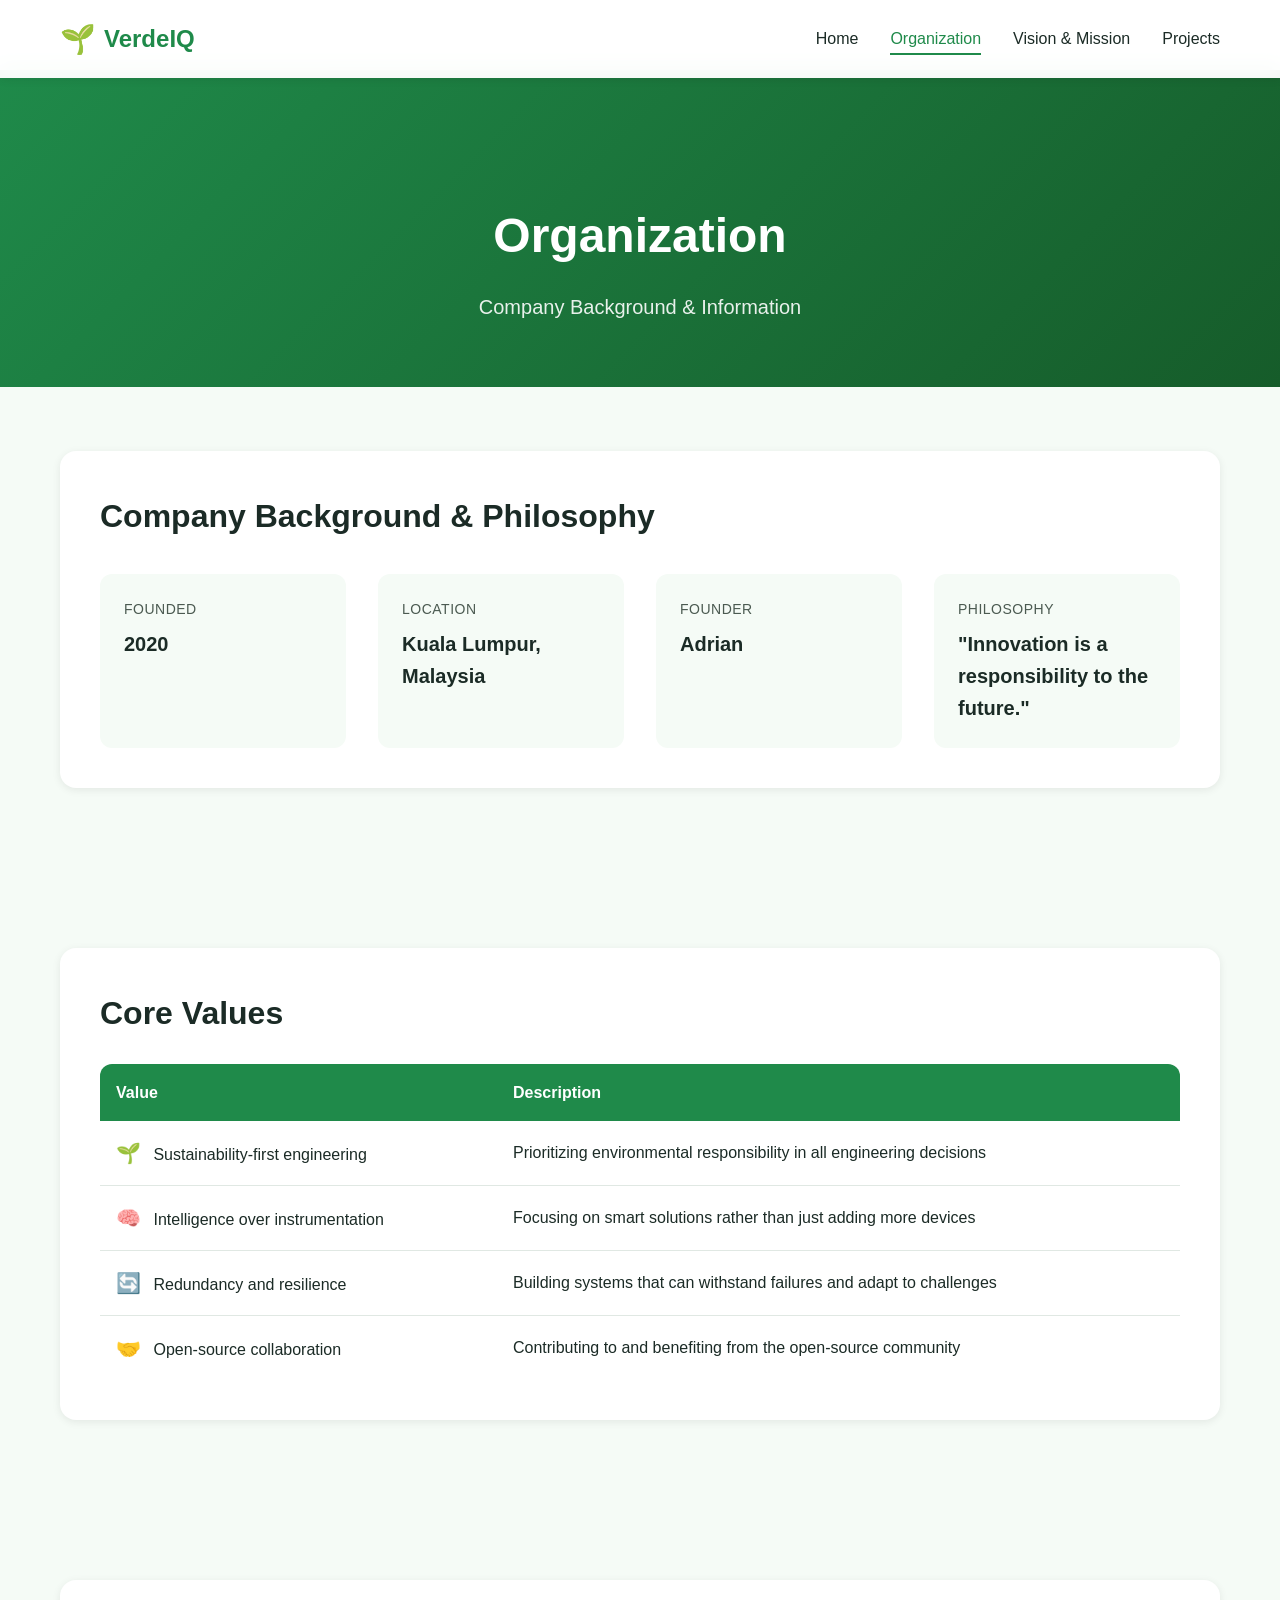
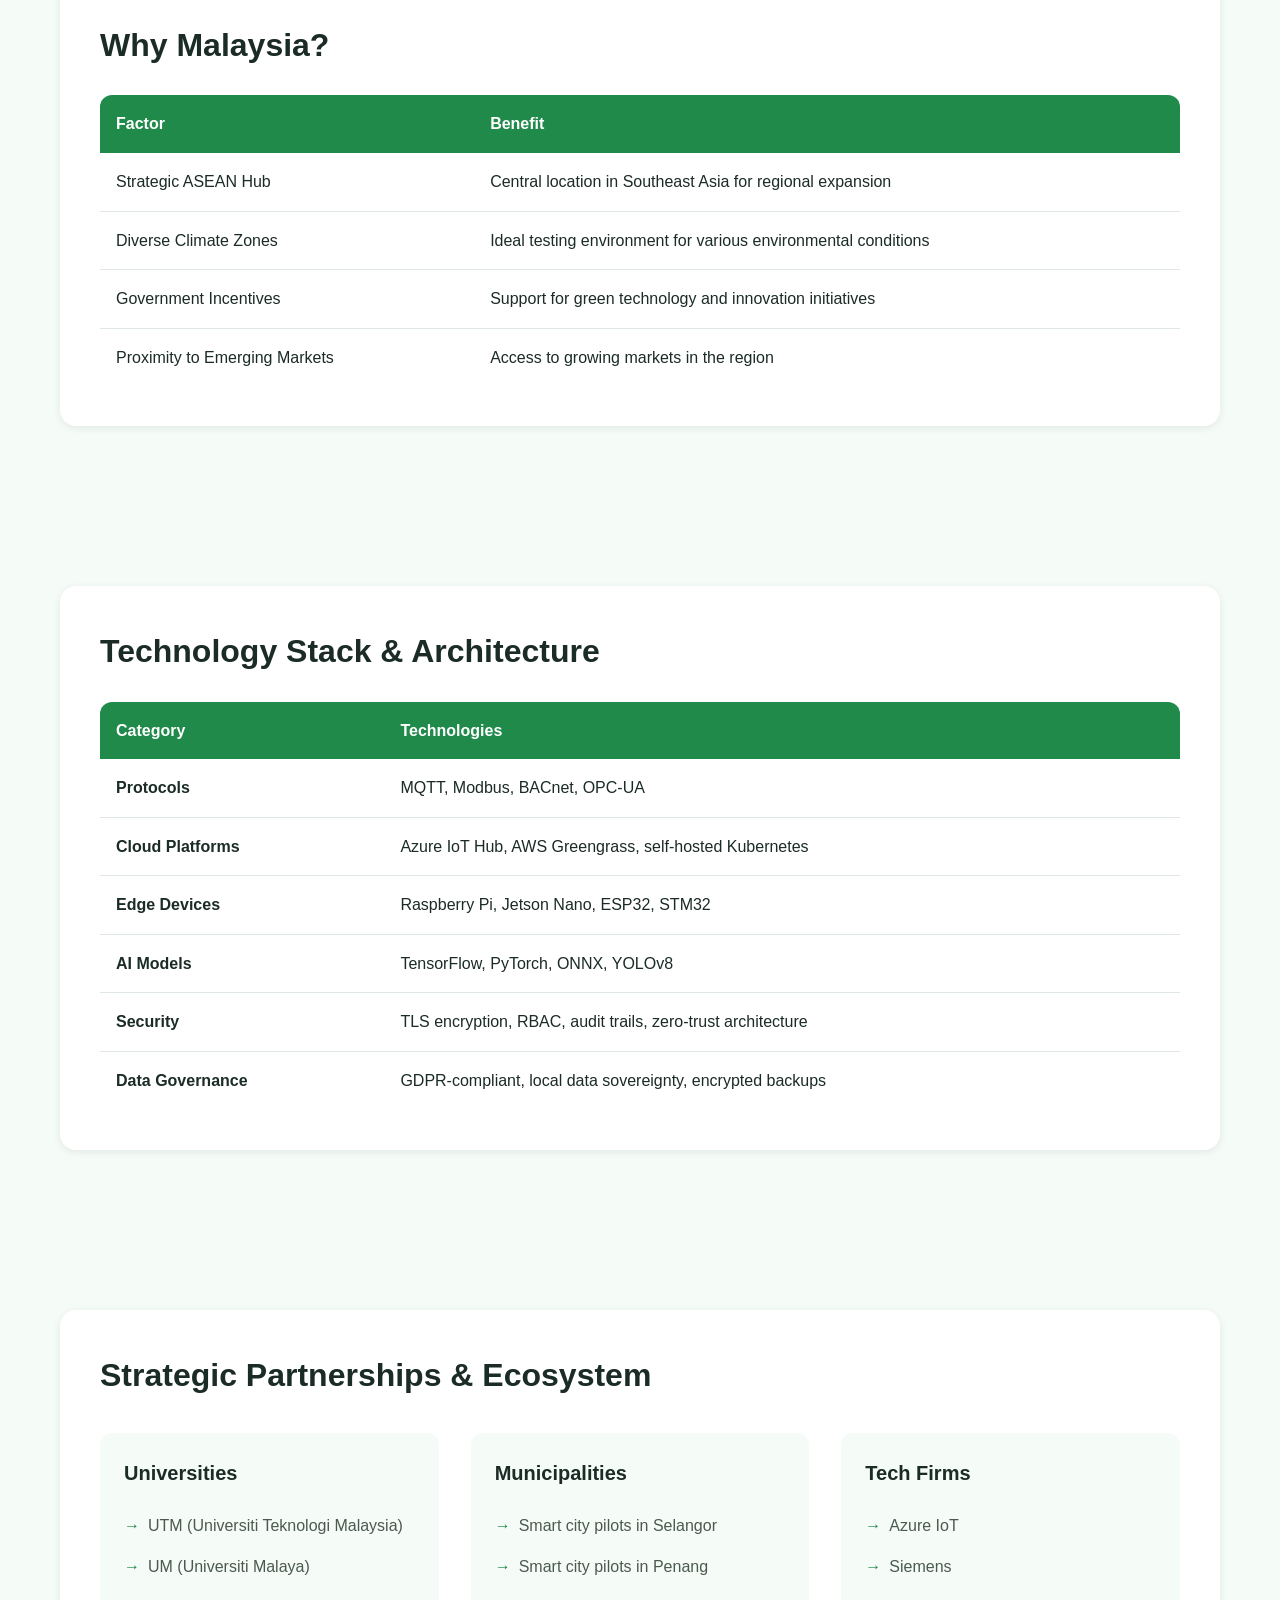
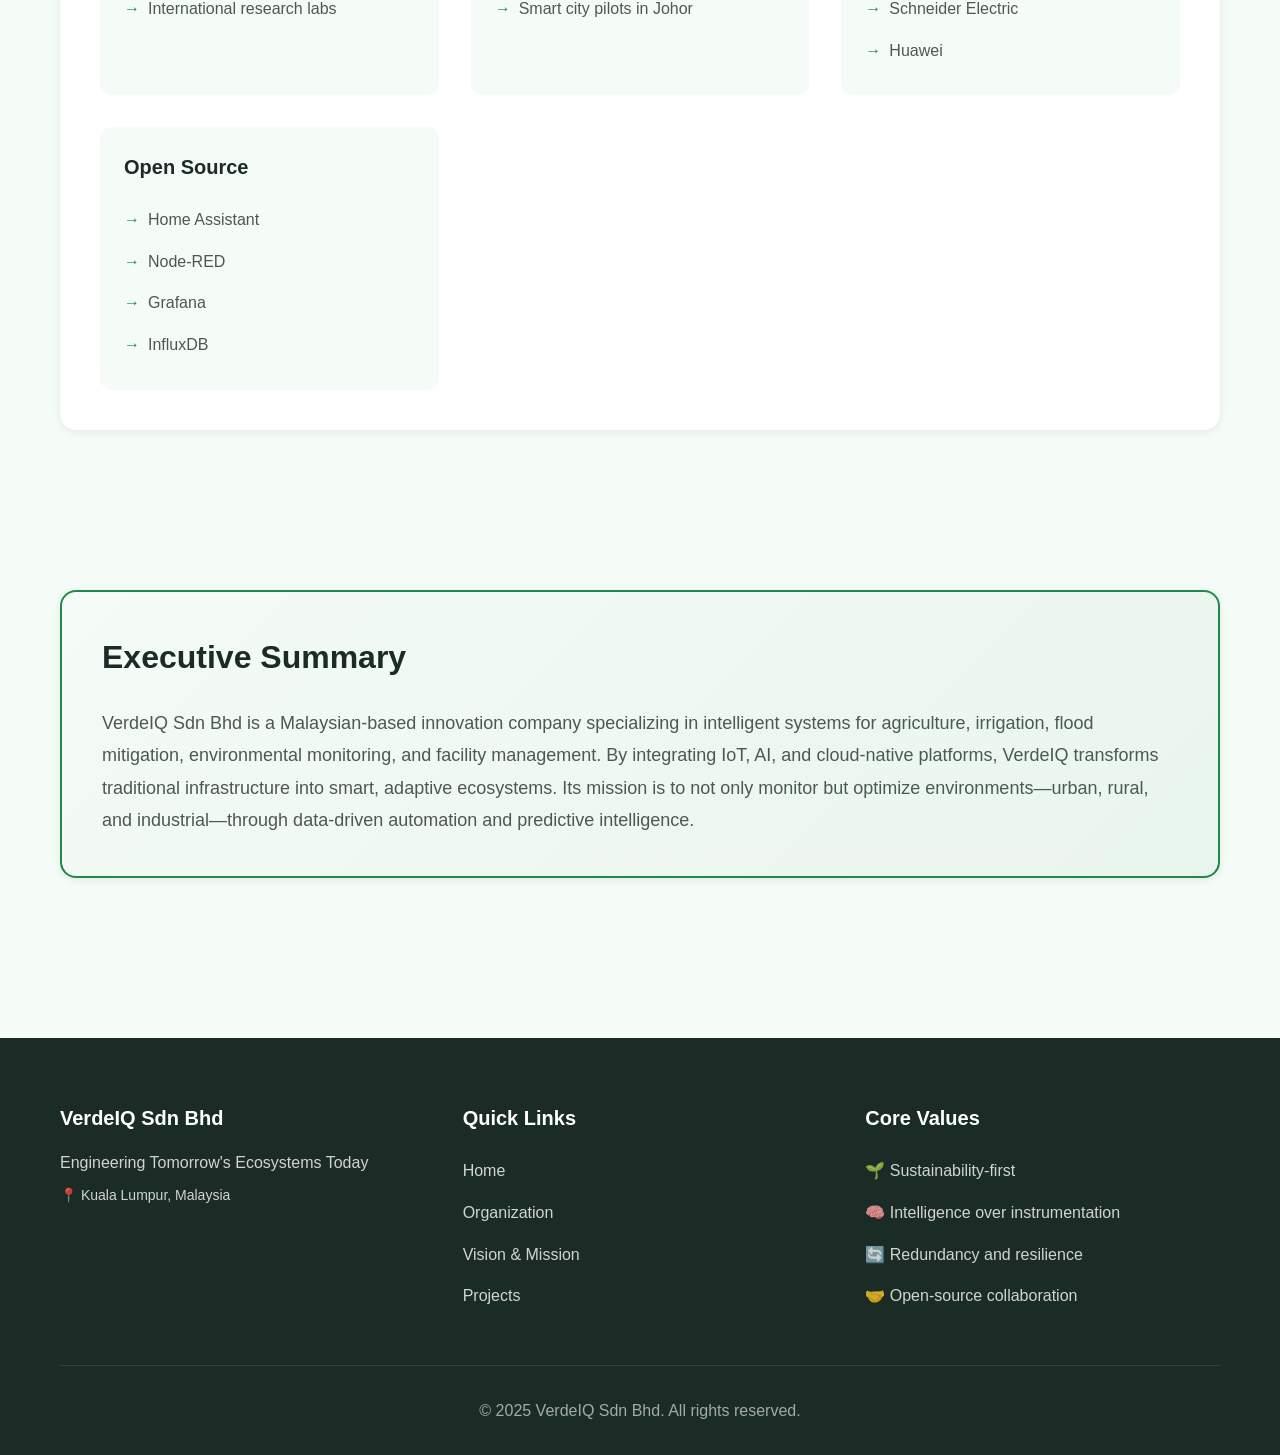
==== about.html @ b2cda128 "first commit" ====
<!DOCTYPE html>
<html lang="en">
<head>
    <meta charset="UTF-8">
    <meta name="viewport" content="width=device-width, initial-scale=1.0">
    <title>Organization - VerdeIQ Sdn Bhd</title>
    <meta name="description" content="Learn about VerdeIQ Sdn Bhd organization, background, and company information.">
    <link rel="stylesheet" href="styles.css">
</head>
<body>
    <!-- Navigation -->
    <nav class="navbar" id="navbar">
        <div class="container">
            <div class="nav-brand">
                <span class="logo-icon">🌱</span>
                <span class="logo-text">VerdeIQ</span>
            </div>
            <ul class="nav-menu" id="navMenu">
                <li><a href="index.html" class="nav-link">Home</a></li>
                <li><a href="about.html" class="nav-link active">Organization</a></li>
                <li><a href="vision-mission.html" class="nav-link">Vision & Mission</a></li>
                <li><a href="projects.html" class="nav-link">Projects</a></li>
            </ul>
            <button class="nav-toggle" id="navToggle" aria-label="Toggle navigation">
                <span></span>
                <span></span>
                <span></span>
            </button>
        </div>
    </nav>

    <!-- Page Header -->
    <section class="page-header">
        <div class="container">
            <h1 class="page-title">Organization</h1>
            <p class="page-subtitle">Company Background & Information</p>
        </div>
    </section>

    <!-- Company Background -->
    <section class="content-section">
        <div class="container">
            <div class="content-card">
                <h2>Company Background & Philosophy</h2>
                <div class="info-grid">
                    <div class="info-item">
                        <div class="info-label">Founded</div>
                        <div class="info-value">2020</div>
                    </div>
                    <div class="info-item">
                        <div class="info-label">Location</div>
                        <div class="info-value">Kuala Lumpur, Malaysia</div>
                    </div>
                    <div class="info-item">
                        <div class="info-label">Founder</div>
                        <div class="info-value">Adrian</div>
                    </div>
                    <div class="info-item">
                        <div class="info-label">Philosophy</div>
                        <div class="info-value">"Innovation is a responsibility to the future."</div>
                    </div>
                </div>
            </div>
        </div>
    </section>

    <!-- Core Values Table -->
    <section class="content-section">
        <div class="container">
            <div class="content-card">
                <h2>Core Values</h2>
                <div class="table-responsive">
                    <table class="data-table">
                        <thead>
                            <tr>
                                <th>Value</th>
                                <th>Description</th>
                            </tr>
                        </thead>
                        <tbody>
                            <tr>
                                <td><span class="value-icon">🌱</span> Sustainability-first engineering</td>
                                <td>Prioritizing environmental responsibility in all engineering decisions</td>
                            </tr>
                            <tr>
                                <td><span class="value-icon">🧠</span> Intelligence over instrumentation</td>
                                <td>Focusing on smart solutions rather than just adding more devices</td>
                            </tr>
                            <tr>
                                <td><span class="value-icon">🔄</span> Redundancy and resilience</td>
                                <td>Building systems that can withstand failures and adapt to challenges</td>
                            </tr>
                            <tr>
                                <td><span class="value-icon">🤝</span> Open-source collaboration</td>
                                <td>Contributing to and benefiting from the open-source community</td>
                            </tr>
                        </tbody>
                    </table>
                </div>
            </div>
        </div>
    </section>

    <!-- Why Malaysia -->
    <section class="content-section">
        <div class="container">
            <div class="content-card">
                <h2>Why Malaysia?</h2>
                <div class="table-responsive">
                    <table class="data-table">
                        <thead>
                            <tr>
                                <th>Factor</th>
                                <th>Benefit</th>
                            </tr>
                        </thead>
                        <tbody>
                            <tr>
                                <td>Strategic ASEAN Hub</td>
                                <td>Central location in Southeast Asia for regional expansion</td>
                            </tr>
                            <tr>
                                <td>Diverse Climate Zones</td>
                                <td>Ideal testing environment for various environmental conditions</td>
                            </tr>
                            <tr>
                                <td>Government Incentives</td>
                                <td>Support for green technology and innovation initiatives</td>
                            </tr>
                            <tr>
                                <td>Proximity to Emerging Markets</td>
                                <td>Access to growing markets in the region</td>
                            </tr>
                        </tbody>
                    </table>
                </div>
            </div>
        </div>
    </section>

    <!-- Technology Stack Table -->
    <section class="content-section">
        <div class="container">
            <div class="content-card">
                <h2>Technology Stack & Architecture</h2>
                <div class="table-responsive">
                    <table class="data-table">
                        <thead>
                            <tr>
                                <th>Category</th>
                                <th>Technologies</th>
                            </tr>
                        </thead>
                        <tbody>
                            <tr>
                                <td><strong>Protocols</strong></td>
                                <td>MQTT, Modbus, BACnet, OPC-UA</td>
                            </tr>
                            <tr>
                                <td><strong>Cloud Platforms</strong></td>
                                <td>Azure IoT Hub, AWS Greengrass, self-hosted Kubernetes</td>
                            </tr>
                            <tr>
                                <td><strong>Edge Devices</strong></td>
                                <td>Raspberry Pi, Jetson Nano, ESP32, STM32</td>
                            </tr>
                            <tr>
                                <td><strong>AI Models</strong></td>
                                <td>TensorFlow, PyTorch, ONNX, YOLOv8</td>
                            </tr>
                            <tr>
                                <td><strong>Security</strong></td>
                                <td>TLS encryption, RBAC, audit trails, zero-trust architecture</td>
                            </tr>
                            <tr>
                                <td><strong>Data Governance</strong></td>
                                <td>GDPR-compliant, local data sovereignty, encrypted backups</td>
                            </tr>
                        </tbody>
                    </table>
                </div>
            </div>
        </div>
    </section>

    <!-- Strategic Partnerships -->
    <section class="content-section">
        <div class="container">
            <div class="content-card">
                <h2>Strategic Partnerships & Ecosystem</h2>
                <div class="partners-grid">
                    <div class="partner-category">
                        <h3>Universities</h3>
                        <ul>
                            <li>UTM (Universiti Teknologi Malaysia)</li>
                            <li>UM (Universiti Malaya)</li>
                            <li>International research labs</li>
                        </ul>
                    </div>
                    <div class="partner-category">
                        <h3>Municipalities</h3>
                        <ul>
                            <li>Smart city pilots in Selangor</li>
                            <li>Smart city pilots in Penang</li>
                            <li>Smart city pilots in Johor</li>
                        </ul>
                    </div>
                    <div class="partner-category">
                        <h3>Tech Firms</h3>
                        <ul>
                            <li>Azure IoT</li>
                            <li>Siemens</li>
                            <li>Schneider Electric</li>
                            <li>Huawei</li>
                        </ul>
                    </div>
                    <div class="partner-category">
                        <h3>Open Source</h3>
                        <ul>
                            <li>Home Assistant</li>
                            <li>Node-RED</li>
                            <li>Grafana</li>
                            <li>InfluxDB</li>
                        </ul>
                    </div>
                </div>
            </div>
        </div>
    </section>

    <!-- Executive Summary -->
    <section class="content-section">
        <div class="container">
            <div class="content-card highlight-card">
                <h2>Executive Summary</h2>
                <p class="lead-text">
                    VerdeIQ Sdn Bhd is a Malaysian-based innovation company specializing in intelligent systems for agriculture, irrigation, flood mitigation, environmental monitoring, and facility management. By integrating IoT, AI, and cloud-native platforms, VerdeIQ transforms traditional infrastructure into smart, adaptive ecosystems. Its mission is to not only monitor but optimize environments—urban, rural, and industrial—through data-driven automation and predictive intelligence.
                </p>
            </div>
        </div>
    </section>

    <!-- Footer -->
    <footer class="footer">
        <div class="container">
            <div class="footer-content">
                <div class="footer-section">
                    <h4>VerdeIQ Sdn Bhd</h4>
                    <p>Engineering Tomorrow's Ecosystems Today</p>
                    <p class="footer-location">📍 Kuala Lumpur, Malaysia</p>
                </div>
                <div class="footer-section">
                    <h4>Quick Links</h4>
                    <ul>
                        <li><a href="index.html">Home</a></li>
                        <li><a href="about.html">Organization</a></li>
                        <li><a href="vision-mission.html">Vision & Mission</a></li>
                        <li><a href="projects.html">Projects</a></li>
                    </ul>
                </div>
                <div class="footer-section">
                    <h4>Core Values</h4>
                    <ul>
                        <li>🌱 Sustainability-first</li>
                        <li>🧠 Intelligence over instrumentation</li>
                        <li>🔄 Redundancy and resilience</li>
                        <li>🤝 Open-source collaboration</li>
                    </ul>
                </div>
            </div>
            <div class="footer-bottom">
                <p>&copy; 2025 VerdeIQ Sdn Bhd. All rights reserved.</p>
            </div>
        </div>
    </footer>

    <script src="script.js"></script>
</body>
</html>
---- styles.css ----
/* ===== CSS Variables ===== */
:root {
    --primary-green: #1f8a4a;
    --primary-green-dark: #165c2a;
    --primary-green-light: #2db366;
    --bg-light: #f5fbf6;
    --bg-white: #ffffff;
    --text-dark: #1b2b26;
    --text-muted: #4b5a51;
    --text-light: #6b7a71;
    --border-color: #e0e8e3;
    --shadow-sm: 0 2px 8px rgba(0, 0, 0, 0.08);
    --shadow-md: 0 4px 16px rgba(0, 0, 0, 0.12);
    --shadow-lg: 0 8px 24px rgba(0, 0, 0, 0.16);
    --transition: all 0.3s cubic-bezier(0.4, 0, 0.2, 1);
}

/* ===== Reset & Base Styles ===== */
* {
    margin: 0;
    padding: 0;
    box-sizing: border-box;
}

html {
    scroll-behavior: smooth;
}

body {
    font-family: -apple-system, BlinkMacSystemFont, 'Segoe UI', Roboto, 'Helvetica Neue', Arial, sans-serif;
    color: var(--text-dark);
    background-color: var(--bg-light);
    line-height: 1.6;
    overflow-x: hidden;
}

.container {
    max-width: 1200px;
    margin: 0 auto;
    padding: 0 20px;
}

/* ===== Navigation ===== */
.navbar {
    position: fixed;
    top: 0;
    left: 0;
    right: 0;
    background: rgba(255, 255, 255, 0.95);
    backdrop-filter: blur(10px);
    box-shadow: var(--shadow-sm);
    z-index: 1000;
    transition: var(--transition);
}

.navbar.scrolled {
    box-shadow: var(--shadow-md);
}

.navbar .container {
    display: flex;
    justify-content: space-between;
    align-items: center;
    padding: 1rem 20px;
}

.nav-brand {
    display: flex;
    align-items: center;
    gap: 0.5rem;
    font-size: 1.5rem;
    font-weight: 700;
    color: var(--primary-green);
}

.logo-icon {
    font-size: 1.8rem;
    animation: pulse 2s ease-in-out infinite;
}

@keyframes pulse {
    0%, 100% { transform: scale(1); }
    50% { transform: scale(1.1); }
}

.nav-menu {
    display: flex;
    list-style: none;
    gap: 2rem;
    align-items: center;
}

.nav-link {
    color: var(--text-dark);
    text-decoration: none;
    font-weight: 500;
    position: relative;
    transition: var(--transition);
    padding: 0.5rem 0;
}

.nav-link::after {
    content: '';
    position: absolute;
    bottom: 0;
    left: 0;
    width: 0;
    height: 2px;
    background: var(--primary-green);
    transition: var(--transition);
}

.nav-link:hover::after,
.nav-link.active::after {
    width: 100%;
}

.nav-link:hover,
.nav-link.active {
    color: var(--primary-green);
}

.nav-toggle {
    display: none;
    flex-direction: column;
    gap: 4px;
    background: none;
    border: none;
    cursor: pointer;
    padding: 0.5rem;
}

.nav-toggle span {
    width: 25px;
    height: 3px;
    background: var(--text-dark);
    transition: var(--transition);
    border-radius: 2px;
}

/* ===== Hero Section ===== */
.hero {
    position: relative;
    min-height: 100vh;
    display: flex;
    align-items: center;
    padding-top: 80px;
    overflow: hidden;
}

.hero-background {
    position: absolute;
    top: 0;
    left: 0;
    right: 0;
    bottom: 0;
    background: linear-gradient(135deg, var(--bg-light) 0%, #e8f5ed 100%);
    z-index: -1;
}

.hero-pattern {
    position: absolute;
    width: 100%;
    height: 100%;
    background-image: 
        radial-gradient(circle at 20% 50%, rgba(31, 138, 74, 0.1) 0%, transparent 50%),
        radial-gradient(circle at 80% 80%, rgba(31, 138, 74, 0.1) 0%, transparent 50%);
    animation: patternMove 20s ease-in-out infinite;
}

@keyframes patternMove {
    0%, 100% { transform: translate(0, 0); }
    50% { transform: translate(-20px, -20px); }
}

.hero .container {
    display: grid;
    grid-template-columns: 1fr 1fr;
    gap: 4rem;
    align-items: center;
    position: relative;
    z-index: 1;
}

.hero-content {
    max-width: 600px;
}

.hero-title {
    font-size: 3.5rem;
    font-weight: 800;
    line-height: 1.1;
    margin-bottom: 1.5rem;
    color: var(--text-dark);
}

.hero-title .highlight {
    display: block;
    background: linear-gradient(135deg, var(--primary-green) 0%, var(--primary-green-light) 100%);
    -webkit-background-clip: text;
    -webkit-text-fill-color: transparent;
    background-clip: text;
}

.hero-subtitle {
    font-size: 1.25rem;
    color: var(--text-muted);
    margin-bottom: 2rem;
    line-height: 1.6;
}

.hero-buttons {
    display: flex;
    gap: 1rem;
    flex-wrap: wrap;
}

.hero-visual {
    position: relative;
    height: 400px;
}

.floating-card {
    position: absolute;
    background: var(--bg-white);
    padding: 1.5rem;
    border-radius: 16px;
    box-shadow: var(--shadow-lg);
    display: flex;
    flex-direction: column;
    align-items: center;
    gap: 0.5rem;
    animation: float 6s ease-in-out infinite;
}

.floating-card .card-icon {
    font-size: 3rem;
}

.floating-card .card-text {
    font-weight: 600;
    color: var(--text-dark);
}

.card-1 {
    top: 20%;
    left: 10%;
    animation-delay: 0s;
}

.card-2 {
    top: 50%;
    right: 10%;
    animation-delay: 2s;
}

.card-3 {
    bottom: 10%;
    left: 30%;
    animation-delay: 4s;
}

@keyframes float {
    0%, 100% { transform: translateY(0) rotate(0deg); }
    50% { transform: translateY(-20px) rotate(5deg); }
}

.scroll-indicator {
    position: absolute;
    bottom: 2rem;
    left: 50%;
    transform: translateX(-50%);
    animation: bounce 2s infinite;
}

.mouse {
    width: 24px;
    height: 40px;
    border: 2px solid var(--primary-green);
    border-radius: 12px;
    position: relative;
}

.mouse::before {
    content: '';
    position: absolute;
    top: 8px;
    left: 50%;
    transform: translateX(-50%);
    width: 4px;
    height: 8px;
    background: var(--primary-green);
    border-radius: 2px;
    animation: scroll 2s infinite;
}

@keyframes scroll {
    0% { opacity: 1; transform: translateX(-50%) translateY(0); }
    100% { opacity: 0; transform: translateX(-50%) translateY(12px); }
}

@keyframes bounce {
    0%, 100% { transform: translateX(-50%) translateY(0); }
    50% { transform: translateX(-50%) translateY(-10px); }
}

/* ===== Animations ===== */
.animate-fade-in {
    animation: fadeIn 1s ease-out;
}

.animate-fade-in-delay {
    animation: fadeIn 1s ease-out 0.3s both;
}

.animate-fade-in-delay-2 {
    animation: fadeIn 1s ease-out 0.6s both;
}

@keyframes fadeIn {
    from {
        opacity: 0;
        transform: translateY(20px);
    }
    to {
        opacity: 1;
        transform: translateY(0);
    }
}

/* ===== Buttons ===== */
.btn {
    display: inline-block;
    padding: 0.875rem 2rem;
    border-radius: 8px;
    font-weight: 600;
    text-decoration: none;
    transition: var(--transition);
    border: none;
    cursor: pointer;
    font-size: 1rem;
}

.btn-primary {
    background: var(--primary-green);
    color: white;
}

.btn-primary:hover {
    background: var(--primary-green-dark);
    transform: translateY(-2px);
    box-shadow: var(--shadow-md);
}

.btn-secondary {
    background: transparent;
    color: var(--primary-green);
    border: 2px solid var(--primary-green);
}

.btn-secondary:hover {
    background: var(--primary-green);
    color: white;
    transform: translateY(-2px);
}

/* ===== Section Styles ===== */
.section-title {
    font-size: 2.5rem;
    font-weight: 700;
    text-align: center;
    margin-bottom: 1rem;
    color: var(--text-dark);
}

.section-subtitle {
    font-size: 1.125rem;
    text-align: center;
    color: var(--text-muted);
    margin-bottom: 3rem;
}

.domains-section,
.tech-section,
.projects-preview {
    padding: 5rem 0;
}

/* ===== Domain Cards ===== */
.domains-grid {
    display: grid;
    grid-template-columns: repeat(auto-fit, minmax(280px, 1fr));
    gap: 2rem;
    margin-top: 3rem;
}

.domain-card {
    background: var(--bg-white);
    padding: 2rem;
    border-radius: 16px;
    box-shadow: var(--shadow-sm);
    transition: var(--transition);
    cursor: pointer;
}

.domain-card:hover {
    transform: translateY(-8px);
    box-shadow: var(--shadow-lg);
}

.domain-icon {
    font-size: 3rem;
    margin-bottom: 1rem;
}

.domain-card h3 {
    font-size: 1.5rem;
    margin-bottom: 1rem;
    color: var(--text-dark);
}

.domain-card p {
    color: var(--text-muted);
    margin-bottom: 1rem;
}

.domain-features {
    list-style: none;
    padding: 0;
}

.domain-features li {
    padding: 0.5rem 0;
    color: var(--text-light);
    position: relative;
    padding-left: 1.5rem;
}

.domain-features li::before {
    content: '✓';
    position: absolute;
    left: 0;
    color: var(--primary-green);
    font-weight: bold;
}

/* ===== Technology Section ===== */
.tech-grid {
    display: grid;
    grid-template-columns: repeat(auto-fit, minmax(250px, 1fr));
    gap: 2rem;
    margin-top: 3rem;
}

.tech-category {
    background: var(--bg-white);
    padding: 2rem;
    border-radius: 16px;
    box-shadow: var(--shadow-sm);
}

.tech-category h3 {
    font-size: 1.25rem;
    margin-bottom: 1rem;
    color: var(--text-dark);
}

.tech-tags {
    display: flex;
    flex-wrap: wrap;
    gap: 0.5rem;
}

.tech-tag {
    background: var(--bg-light);
    padding: 0.5rem 1rem;
    border-radius: 20px;
    font-size: 0.875rem;
    color: var(--primary-green);
    font-weight: 500;
}

.tech-tags-small {
    display: flex;
    flex-wrap: wrap;
    gap: 0.5rem;
    margin-top: 0.5rem;
}

.tech-tag-small {
    background: var(--bg-light);
    padding: 0.25rem 0.75rem;
    border-radius: 12px;
    font-size: 0.75rem;
    color: var(--primary-green);
}

/* ===== Projects Preview ===== */
.projects-grid {
    display: grid;
    grid-template-columns: repeat(auto-fit, minmax(250px, 1fr));
    gap: 2rem;
    margin-top: 3rem;
}

.project-card {
    background: var(--bg-white);
    padding: 2rem;
    border-radius: 16px;
    box-shadow: var(--shadow-sm);
    transition: var(--transition);
    position: relative;
    overflow: hidden;
}

.project-card::before {
    content: '';
    position: absolute;
    top: 0;
    left: 0;
    width: 100%;
    height: 4px;
    background: linear-gradient(90deg, var(--primary-green), var(--primary-green-light));
}

.project-card:hover {
    transform: translateY(-8px);
    box-shadow: var(--shadow-lg);
}

.project-number {
    font-size: 3rem;
    font-weight: 800;
    color: var(--bg-light);
    line-height: 1;
    margin-bottom: 1rem;
}

.project-card h3 {
    font-size: 1.5rem;
    margin-bottom: 0.5rem;
    color: var(--text-dark);
}

.project-card p {
    color: var(--text-muted);
}

.text-center {
    text-align: center;
    margin-top: 3rem;
}

/* ===== Page Header ===== */
.page-header {
    background: linear-gradient(135deg, var(--primary-green) 0%, var(--primary-green-dark) 100%);
    color: white;
    padding: 8rem 0 4rem;
    text-align: center;
    margin-top: 70px;
}

.page-title {
    font-size: 3rem;
    font-weight: 700;
    margin-bottom: 1rem;
}

.page-subtitle {
    font-size: 1.25rem;
    opacity: 0.9;
}

/* ===== Content Sections ===== */
.content-section {
    padding: 4rem 0;
}

.content-card {
    background: var(--bg-white);
    padding: 2.5rem;
    border-radius: 16px;
    box-shadow: var(--shadow-sm);
    margin-bottom: 2rem;
}

.content-card h2 {
    font-size: 2rem;
    margin-bottom: 1.5rem;
    color: var(--text-dark);
}

.highlight-card {
    background: linear-gradient(135deg, var(--bg-light) 0%, #e8f5ed 100%);
    border: 2px solid var(--primary-green);
}

.lead-text {
    font-size: 1.125rem;
    line-height: 1.8;
    color: var(--text-muted);
}

/* ===== Info Grid ===== */
.info-grid {
    display: grid;
    grid-template-columns: repeat(auto-fit, minmax(200px, 1fr));
    gap: 2rem;
    margin-top: 2rem;
}

.info-item {
    padding: 1.5rem;
    background: var(--bg-light);
    border-radius: 12px;
}

.info-label {
    font-size: 0.875rem;
    color: var(--text-muted);
    margin-bottom: 0.5rem;
    text-transform: uppercase;
    letter-spacing: 0.5px;
}

.info-value {
    font-size: 1.25rem;
    font-weight: 600;
    color: var(--text-dark);
}

/* ===== Tables ===== */
.table-responsive {
    overflow-x: auto;
    margin-top: 1.5rem;
}

.data-table {
    width: 100%;
    border-collapse: collapse;
    background: var(--bg-white);
    border-radius: 12px;
    overflow: hidden;
}

.data-table thead {
    background: var(--primary-green);
    color: white;
}

.data-table th,
.data-table td {
    padding: 1rem;
    text-align: left;
}

.data-table tbody tr {
    border-bottom: 1px solid var(--border-color);
    transition: var(--transition);
}

.data-table tbody tr:hover {
    background: var(--bg-light);
}

.data-table tbody tr:last-child {
    border-bottom: none;
}

.value-icon {
    font-size: 1.25rem;
    margin-right: 0.5rem;
}

/* ===== Partners Grid ===== */
.partners-grid {
    display: grid;
    grid-template-columns: repeat(auto-fit, minmax(250px, 1fr));
    gap: 2rem;
    margin-top: 2rem;
}

.partner-category {
    padding: 1.5rem;
    background: var(--bg-light);
    border-radius: 12px;
}

.partner-category h3 {
    font-size: 1.25rem;
    margin-bottom: 1rem;
    color: var(--text-dark);
}

.partner-category ul {
    list-style: none;
    padding: 0;
}

.partner-category li {
    padding: 0.5rem 0;
    color: var(--text-muted);
    position: relative;
    padding-left: 1.5rem;
}

.partner-category li::before {
    content: '→';
    position: absolute;
    left: 0;
    color: var(--primary-green);
}

/* ===== Vision & Mission ===== */
.vision-mission-grid {
    display: grid;
    grid-template-columns: repeat(auto-fit, minmax(400px, 1fr));
    gap: 2rem;
    margin-top: 2rem;
}

.vm-card {
    background: var(--bg-white);
    padding: 3rem;
    border-radius: 16px;
    box-shadow: var(--shadow-md);
    transition: var(--transition);
}

.vm-card:hover {
    transform: translateY(-8px);
    box-shadow: var(--shadow-lg);
}

.mission-card {
    border-top: 4px solid var(--primary-green);
}

.vision-card {
    border-top: 4px solid var(--primary-green-light);
}

.vm-icon {
    font-size: 4rem;
    margin-bottom: 1.5rem;
}

.vm-card h2 {
    font-size: 2rem;
    margin-bottom: 1.5rem;
    color: var(--text-dark);
}

.vm-text {
    font-size: 1.125rem;
    line-height: 1.8;
    color: var(--text-muted);
    margin-bottom: 2rem;
}

.vm-highlights {
    display: flex;
    flex-direction: column;
    gap: 1rem;
}

.vm-highlight-item {
    display: flex;
    align-items: center;
    gap: 0.75rem;
    padding: 0.75rem;
    background: var(--bg-light);
    border-radius: 8px;
}

.highlight-icon {
    font-size: 1.5rem;
}

/* ===== Philosophy ===== */
.philosophy-card {
    text-align: center;
    padding: 4rem 2.5rem;
}

.philosophy-icon {
    font-size: 5rem;
    margin-bottom: 1.5rem;
}

.philosophy-quote {
    font-size: 2rem;
    font-weight: 600;
    font-style: italic;
    color: var(--primary-green);
    margin: 2rem 0;
}

.philosophy-text {
    font-size: 1.125rem;
    line-height: 1.8;
    color: var(--text-muted);
    max-width: 800px;
    margin: 0 auto;
}

/* ===== Values Grid ===== */
.values-grid {
    display: grid;
    grid-template-columns: repeat(auto-fit, minmax(250px, 1fr));
    gap: 2rem;
    margin-top: 2rem;
}

.value-card {
    background: var(--bg-white);
    padding: 2rem;
    border-radius: 16px;
    box-shadow: var(--shadow-sm);
    text-align: center;
    transition: var(--transition);
}

.value-card:hover {
    transform: translateY(-8px);
    box-shadow: var(--shadow-lg);
}

.value-card-icon {
    font-size: 3rem;
    margin-bottom: 1rem;
}

.value-card h3 {
    font-size: 1.25rem;
    margin-bottom: 1rem;
    color: var(--text-dark);
}

.value-card p {
    color: var(--text-muted);
    line-height: 1.6;
}

/* ===== Roadmap ===== */
.roadmap-section {
    background: var(--bg-light);
}

.roadmap-intro {
    font-size: 1.125rem;
    color: var(--text-muted);
    margin-bottom: 3rem;
    text-align: center;
}

.roadmap-timeline {
    position: relative;
    padding-left: 2rem;
}

.roadmap-timeline::before {
    content: '';
    position: absolute;
    left: 0;
    top: 0;
    bottom: 0;
    width: 2px;
    background: var(--primary-green);
}

.timeline-item {
    position: relative;
    margin-bottom: 3rem;
    padding-left: 3rem;
}

.timeline-item::before {
    content: '';
    position: absolute;
    left: -1.5rem;
    top: 0.5rem;
    width: 12px;
    height: 12px;
    background: var(--primary-green);
    border-radius: 50%;
    border: 3px solid var(--bg-white);
    box-shadow: 0 0 0 3px var(--primary-green);
}

.timeline-year {
    font-size: 1.5rem;
    font-weight: 700;
    color: var(--primary-green);
    margin-bottom: 0.5rem;
}

.timeline-content h3 {
    font-size: 1.25rem;
    margin-bottom: 0.5rem;
    color: var(--text-dark);
}

.timeline-content p {
    color: var(--text-muted);
    line-height: 1.6;
}

.cta-buttons {
    display: flex;
    gap: 1rem;
    justify-content: center;
    margin-top: 2rem;
    flex-wrap: wrap;
}

/* ===== Projects Page ===== */
.filter-section {
    background: var(--bg-white);
    padding: 2rem 0;
    position: sticky;
    top: 70px;
    z-index: 100;
    box-shadow: var(--shadow-sm);
}

.filter-card {
    background: var(--bg-light);
    padding: 2rem;
    border-radius: 16px;
}

.search-box {
    position: relative;
    margin-bottom: 1.5rem;
}

.search-input {
    width: 100%;
    padding: 1rem 3rem 1rem 1rem;
    border: 2px solid var(--border-color);
    border-radius: 12px;
    font-size: 1rem;
    transition: var(--transition);
}

.search-input:focus {
    outline: none;
    border-color: var(--primary-green);
    box-shadow: 0 0 0 3px rgba(31, 138, 74, 0.1);
}

.search-icon {
    position: absolute;
    right: 1rem;
    top: 50%;
    transform: translateY(-50%);
    font-size: 1.25rem;
    pointer-events: none;
}

.filter-buttons {
    display: flex;
    flex-wrap: wrap;
    gap: 0.75rem;
}

.filter-btn {
    padding: 0.75rem 1.5rem;
    border: 2px solid var(--border-color);
    background: var(--bg-white);
    border-radius: 25px;
    font-weight: 500;
    cursor: pointer;
    transition: var(--transition);
    font-size: 0.875rem;
}

.filter-btn:hover,
.filter-btn.active {
    background: var(--primary-green);
    color: white;
    border-color: var(--primary-green);
}

.projects-container {
    display: grid;
    grid-template-columns: repeat(auto-fill, minmax(350px, 1fr));
    gap: 2rem;
    margin-top: 2rem;
}

.project-card-detailed {
    background: var(--bg-white);
    padding: 2rem;
    border-radius: 16px;
    box-shadow: var(--shadow-sm);
    transition: var(--transition);
    border-top: 4px solid var(--primary-green);
}

.project-card-detailed:hover {
    transform: translateY(-8px);
    box-shadow: var(--shadow-lg);
}

.project-header {
    display: flex;
    justify-content: space-between;
    align-items: center;
    margin-bottom: 1rem;
}

.project-badge {
    padding: 0.5rem 1rem;
    border-radius: 20px;
    font-size: 0.75rem;
    font-weight: 600;
    text-transform: uppercase;
}

.project-badge.completed {
    background: #d4edda;
    color: #155724;
}

.project-badge.planned {
    background: #fff3cd;
    color: #856404;
}

.project-year {
    font-size: 0.875rem;
    color: var(--text-muted);
    font-weight: 500;
}

.project-name {
    font-size: 1.5rem;
    font-weight: 700;
    margin-bottom: 0.5rem;
    color: var(--text-dark);
}

.project-domain {
    font-size: 0.875rem;
    color: var(--primary-green);
    font-weight: 600;
    margin-bottom: 1rem;
    text-transform: uppercase;
    letter-spacing: 0.5px;
}

.project-description {
    color: var(--text-muted);
    margin-bottom: 1.5rem;
    line-height: 1.6;
}

.project-technologies {
    margin-bottom: 1.5rem;
}

.project-technologies strong {
    display: block;
    margin-bottom: 0.5rem;
    color: var(--text-dark);
    font-size: 0.875rem;
}

.project-features {
    margin-top: 1.5rem;
}

.project-features strong {
    display: block;
    margin-bottom: 0.5rem;
    color: var(--text-dark);
    font-size: 0.875rem;
}

.project-features ul {
    list-style: none;
    padding: 0;
}

.project-features li {
    padding: 0.5rem 0;
    color: var(--text-muted);
    position: relative;
    padding-left: 1.5rem;
    font-size: 0.875rem;
}

.project-features li::before {
    content: '•';
    position: absolute;
    left: 0;
    color: var(--primary-green);
    font-weight: bold;
    font-size: 1.25rem;
}

.no-results {
    text-align: center;
    padding: 4rem 2rem;
    color: var(--text-muted);
    font-size: 1.125rem;
}

/* ===== Footer ===== */
.footer {
    background: var(--text-dark);
    color: white;
    padding: 4rem 0 2rem;
    margin-top: 4rem;
}

.footer-content {
    display: grid;
    grid-template-columns: repeat(auto-fit, minmax(250px, 1fr));
    gap: 3rem;
    margin-bottom: 3rem;
}

.footer-section h4 {
    font-size: 1.25rem;
    margin-bottom: 1rem;
}

.footer-section p {
    color: rgba(255, 255, 255, 0.8);
    line-height: 1.6;
}

.footer-location {
    margin-top: 0.5rem;
    font-size: 0.875rem;
}

.footer-section ul {
    list-style: none;
    padding: 0;
}

.footer-section ul li {
    padding: 0.5rem 0;
    color: rgba(255, 255, 255, 0.8);
}

.footer-section ul li a {
    color: rgba(255, 255, 255, 0.8);
    text-decoration: none;
    transition: var(--transition);
}

.footer-section ul li a:hover {
    color: white;
    padding-left: 0.5rem;
}

.footer-bottom {
    text-align: center;
    padding-top: 2rem;
    border-top: 1px solid rgba(255, 255, 255, 0.1);
    color: rgba(255, 255, 255, 0.6);
}

/* ===== Responsive Design ===== */
@media (max-width: 968px) {
    .hero .container {
        grid-template-columns: 1fr;
        text-align: center;
    }

    .hero-title {
        font-size: 2.5rem;
    }

    .hero-visual {
        display: none;
    }

    .vision-mission-grid {
        grid-template-columns: 1fr;
    }

    .nav-menu {
        position: fixed;
        top: 70px;
        left: -100%;
        flex-direction: column;
        background: white;
        width: 100%;
        padding: 2rem;
        box-shadow: var(--shadow-lg);
        transition: var(--transition);
        gap: 1rem;
    }

    .nav-menu.active {
        left: 0;
    }

    .nav-toggle {
        display: flex;
    }

    .nav-toggle.active span:nth-child(1) {
        transform: rotate(45deg) translate(5px, 5px);
    }

    .nav-toggle.active span:nth-child(2) {
        opacity: 0;
    }

    .nav-toggle.active span:nth-child(3) {
        transform: rotate(-45deg) translate(7px, -6px);
    }

    .section-title {
        font-size: 2rem;
    }

    .page-title {
        font-size: 2rem;
    }

    .projects-container {
        grid-template-columns: 1fr;
    }
}

@media (max-width: 640px) {
    .hero-title {
        font-size: 2rem;
    }

    .hero-subtitle {
        font-size: 1rem;
    }

    .hero-buttons {
        flex-direction: column;
    }

    .btn {
        width: 100%;
        text-align: center;
    }

    .domains-grid,
    .tech-grid,
    .projects-grid {
        grid-template-columns: 1fr;
    }

    .filter-buttons {
        flex-direction: column;
    }

    .filter-btn {
        width: 100%;
    }
}
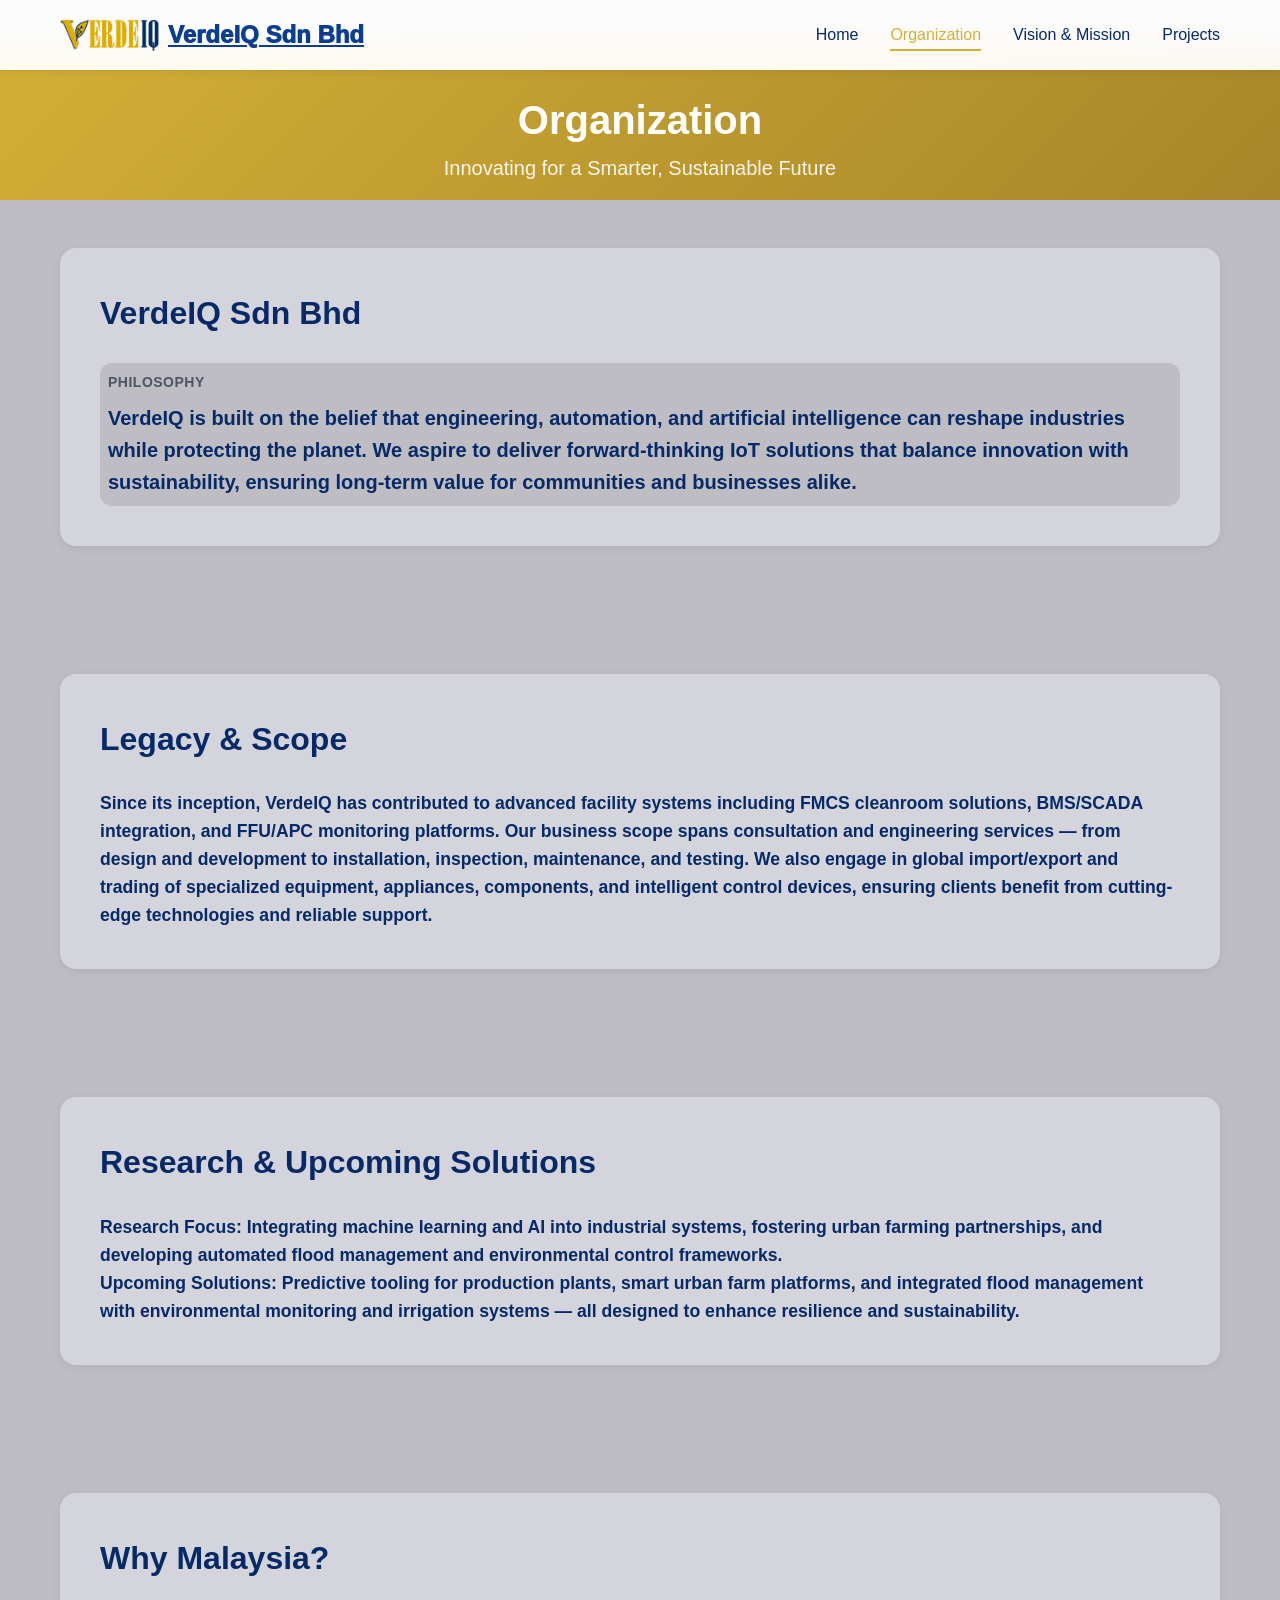
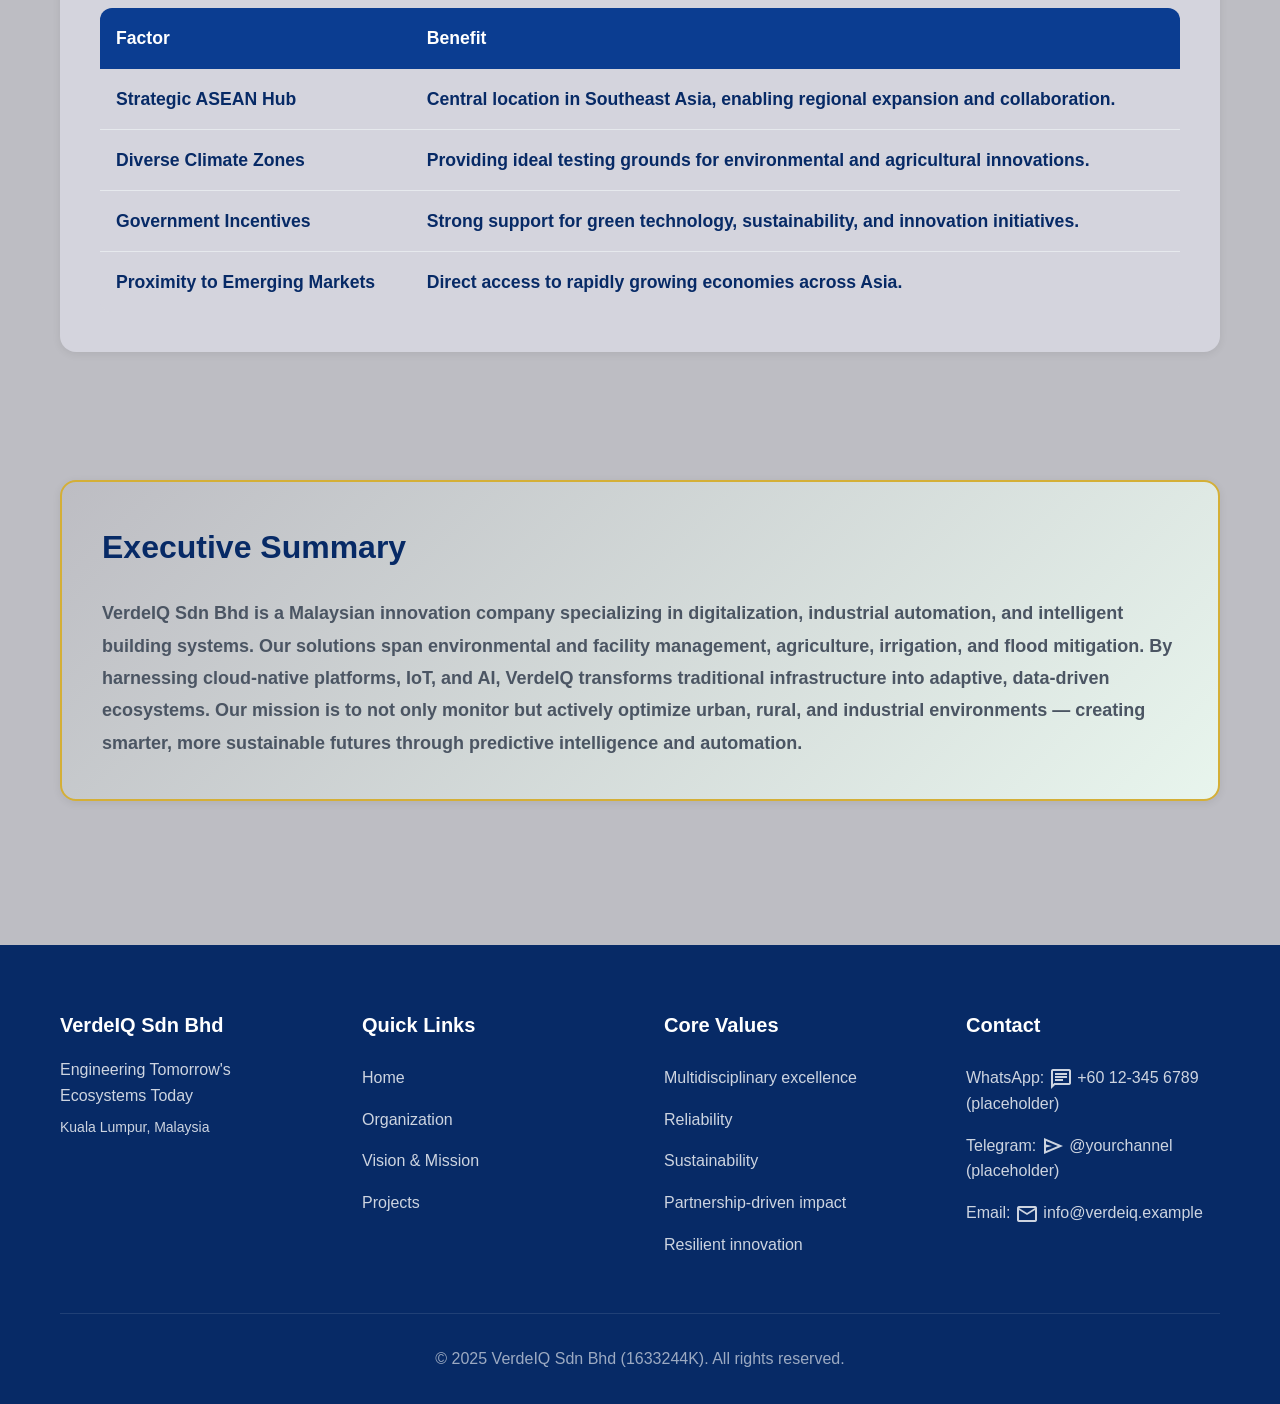
==== commit b61f15e7: "Official release" ====
--- a/about.html
+++ b/about.html
@@ -4,36 +4,19 @@
     <meta charset="UTF-8">
     <meta name="viewport" content="width=device-width, initial-scale=1.0">
     <title>Organization - VerdeIQ Sdn Bhd</title>
-    <meta name="description" content="Learn about VerdeIQ Sdn Bhd organization, background, and company information.">
+    <link rel="icon" type="image/png" href="app.png">
+    <meta name="description" content="Discover VerdeIQ Sdn Bhd: a Malaysian innovation company driving IoT, AI, and sustainable engineering solutions.">
     <link rel="stylesheet" href="styles.css">
+    <link href="https://fonts.googleapis.com/css2?family=Material+Symbols+Outlined" rel="stylesheet">
 </head>
 <body>
-    <!-- Navigation -->
-    <nav class="navbar" id="navbar">
-        <div class="container">
-            <div class="nav-brand">
-                <span class="logo-icon">🌱</span>
-                <span class="logo-text">VerdeIQ</span>
-            </div>
-            <ul class="nav-menu" id="navMenu">
-                <li><a href="index.html" class="nav-link">Home</a></li>
-                <li><a href="about.html" class="nav-link active">Organization</a></li>
-                <li><a href="vision-mission.html" class="nav-link">Vision & Mission</a></li>
-                <li><a href="projects.html" class="nav-link">Projects</a></li>
-            </ul>
-            <button class="nav-toggle" id="navToggle" aria-label="Toggle navigation">
-                <span></span>
-                <span></span>
-                <span></span>
-            </button>
-        </div>
-    </nav>
+    <div data-include="includes/header.html"></div>
 
     <!-- Page Header -->
     <section class="page-header">
         <div class="container">
             <h1 class="page-title">Organization</h1>
-            <p class="page-subtitle">Company Background & Information</p>
+            <p class="page-subtitle">Innovating for a Smarter, Sustainable Future</p>
         </div>
     </section>
 
@@ -41,65 +24,40 @@
     <section class="content-section">
         <div class="container">
             <div class="content-card">
-                <h2>Company Background & Philosophy</h2>
-                <div class="info-grid">
-                    <div class="info-item">
-                        <div class="info-label">Founded</div>
-                        <div class="info-value">2020</div>
-                    </div>
-                    <div class="info-item">
-                        <div class="info-label">Location</div>
-                        <div class="info-value">Kuala Lumpur, Malaysia</div>
-                    </div>
-                    <div class="info-item">
-                        <div class="info-label">Founder</div>
-                        <div class="info-value">Adrian</div>
-                    </div>
-                    <div class="info-item">
-                        <div class="info-label">Philosophy</div>
-                        <div class="info-value">"Innovation is a responsibility to the future."</div>
+                <h2>VerdeIQ Sdn Bhd</h2>
+                <div class="info-item">
+                    <div class="info-label">Philosophy</div>
+                    <div class="info-value">
+                        VerdeIQ is built on the belief that engineering, automation, and artificial intelligence can reshape industries while protecting the planet. We aspire to deliver forward-thinking IoT solutions that balance innovation with sustainability, ensuring long-term value for communities and businesses alike.
                     </div>
                 </div>
             </div>
         </div>
     </section>
 
-    <!-- Core Values Table -->
+    <!-- Legacy & Business Scope -->
     <section class="content-section">
         <div class="container">
             <div class="content-card">
-                <h2>Core Values</h2>
-                <div class="table-responsive">
-                    <table class="data-table">
-                        <thead>
-                            <tr>
-                                <th>Value</th>
-                                <th>Description</th>
-                            </tr>
-                        </thead>
-                        <tbody>
-                            <tr>
-                                <td><span class="value-icon">🌱</span> Sustainability-first engineering</td>
-                                <td>Prioritizing environmental responsibility in all engineering decisions</td>
-                            </tr>
-                            <tr>
-                                <td><span class="value-icon">🧠</span> Intelligence over instrumentation</td>
-                                <td>Focusing on smart solutions rather than just adding more devices</td>
-                            </tr>
-                            <tr>
-                                <td><span class="value-icon">🔄</span> Redundancy and resilience</td>
-                                <td>Building systems that can withstand failures and adapt to challenges</td>
-                            </tr>
-                            <tr>
-                                <td><span class="value-icon">🤝</span> Open-source collaboration</td>
-                                <td>Contributing to and benefiting from the open-source community</td>
-                            </tr>
-                        </tbody>
-                    </table>
-                </div>
+                <h2>Legacy & Scope</h2>
+                <p>
+                    Since its inception, VerdeIQ has contributed to advanced facility systems including FMCS cleanroom solutions, BMS/SCADA integration, and FFU/APC monitoring platforms. Our business scope spans consultation and engineering services — from design and development to installation, inspection, maintenance, and testing. We also engage in global import/export and trading of specialized equipment, appliances, components, and intelligent control devices, ensuring clients benefit from cutting-edge technologies and reliable support.
+                </p>
             </div>
         </div>
     </section>
+
+    <!-- Research & Upcoming Solutions -->
+    <section class="content-section">
+        <div class="container">
+            <div class="content-card">
+                <h2>Research & Upcoming Solutions</h2>
+                <p><strong>Research Focus:</strong> Integrating machine learning and AI into industrial systems, fostering urban farming partnerships, and developing automated flood management and environmental control frameworks.</p>
+                <p><strong>Upcoming Solutions:</strong> Predictive tooling for production plants, smart urban farm platforms, and integrated flood management with environmental monitoring and irrigation systems — all designed to enhance resilience and sustainability.</p>
+            </div>
+        </div>
+    </section>
+
 
     <!-- Why Malaysia -->
     <section class="content-section">
@@ -117,112 +75,22 @@
                         <tbody>
                             <tr>
                                 <td>Strategic ASEAN Hub</td>
-                                <td>Central location in Southeast Asia for regional expansion</td>
+                                <td>Central location in Southeast Asia, enabling regional expansion and collaboration.</td>
                             </tr>
                             <tr>
                                 <td>Diverse Climate Zones</td>
-                                <td>Ideal testing environment for various environmental conditions</td>
+                                <td>Providing ideal testing grounds for environmental and agricultural innovations.</td>
                             </tr>
                             <tr>
                                 <td>Government Incentives</td>
-                                <td>Support for green technology and innovation initiatives</td>
+                                <td>Strong support for green technology, sustainability, and innovation initiatives.</td>
                             </tr>
                             <tr>
                                 <td>Proximity to Emerging Markets</td>
-                                <td>Access to growing markets in the region</td>
+                                <td>Direct access to rapidly growing economies across Asia.</td>
                             </tr>
                         </tbody>
                     </table>
-                </div>
-            </div>
-        </div>
-    </section>
-
-    <!-- Technology Stack Table -->
-    <section class="content-section">
-        <div class="container">
-            <div class="content-card">
-                <h2>Technology Stack & Architecture</h2>
-                <div class="table-responsive">
-                    <table class="data-table">
-                        <thead>
-                            <tr>
-                                <th>Category</th>
-                                <th>Technologies</th>
-                            </tr>
-                        </thead>
-                        <tbody>
-                            <tr>
-                                <td><strong>Protocols</strong></td>
-                                <td>MQTT, Modbus, BACnet, OPC-UA</td>
-                            </tr>
-                            <tr>
-                                <td><strong>Cloud Platforms</strong></td>
-                                <td>Azure IoT Hub, AWS Greengrass, self-hosted Kubernetes</td>
-                            </tr>
-                            <tr>
-                                <td><strong>Edge Devices</strong></td>
-                                <td>Raspberry Pi, Jetson Nano, ESP32, STM32</td>
-                            </tr>
-                            <tr>
-                                <td><strong>AI Models</strong></td>
-                                <td>TensorFlow, PyTorch, ONNX, YOLOv8</td>
-                            </tr>
-                            <tr>
-                                <td><strong>Security</strong></td>
-                                <td>TLS encryption, RBAC, audit trails, zero-trust architecture</td>
-                            </tr>
-                            <tr>
-                                <td><strong>Data Governance</strong></td>
-                                <td>GDPR-compliant, local data sovereignty, encrypted backups</td>
-                            </tr>
-                        </tbody>
-                    </table>
-                </div>
-            </div>
-        </div>
-    </section>
-
-    <!-- Strategic Partnerships -->
-    <section class="content-section">
-        <div class="container">
-            <div class="content-card">
-                <h2>Strategic Partnerships & Ecosystem</h2>
-                <div class="partners-grid">
-                    <div class="partner-category">
-                        <h3>Universities</h3>
-                        <ul>
-                            <li>UTM (Universiti Teknologi Malaysia)</li>
-                            <li>UM (Universiti Malaya)</li>
-                            <li>International research labs</li>
-                        </ul>
-                    </div>
-                    <div class="partner-category">
-                        <h3>Municipalities</h3>
-                        <ul>
-                            <li>Smart city pilots in Selangor</li>
-                            <li>Smart city pilots in Penang</li>
-                            <li>Smart city pilots in Johor</li>
-                        </ul>
-                    </div>
-                    <div class="partner-category">
-                        <h3>Tech Firms</h3>
-                        <ul>
-                            <li>Azure IoT</li>
-                            <li>Siemens</li>
-                            <li>Schneider Electric</li>
-                            <li>Huawei</li>
-                        </ul>
-                    </div>
-                    <div class="partner-category">
-                        <h3>Open Source</h3>
-                        <ul>
-                            <li>Home Assistant</li>
-                            <li>Node-RED</li>
-                            <li>Grafana</li>
-                            <li>InfluxDB</li>
-                        </ul>
-                    </div>
                 </div>
             </div>
         </div>
@@ -234,47 +102,15 @@
             <div class="content-card highlight-card">
                 <h2>Executive Summary</h2>
                 <p class="lead-text">
-                    VerdeIQ Sdn Bhd is a Malaysian-based innovation company specializing in intelligent systems for agriculture, irrigation, flood mitigation, environmental monitoring, and facility management. By integrating IoT, AI, and cloud-native platforms, VerdeIQ transforms traditional infrastructure into smart, adaptive ecosystems. Its mission is to not only monitor but optimize environments—urban, rural, and industrial—through data-driven automation and predictive intelligence.
+                    VerdeIQ Sdn Bhd is a Malaysian innovation company specializing in digitalization, industrial automation, and intelligent building systems. Our solutions span environmental and facility management, agriculture, irrigation, and flood mitigation. By harnessing cloud-native platforms, IoT, and AI, VerdeIQ transforms traditional infrastructure into adaptive, data-driven ecosystems. Our mission is to not only monitor but actively optimize urban, rural, and industrial environments — creating smarter, more sustainable futures through predictive intelligence and automation.
                 </p>
             </div>
         </div>
     </section>
 
-    <!-- Footer -->
-    <footer class="footer">
-        <div class="container">
-            <div class="footer-content">
-                <div class="footer-section">
-                    <h4>VerdeIQ Sdn Bhd</h4>
-                    <p>Engineering Tomorrow's Ecosystems Today</p>
-                    <p class="footer-location">📍 Kuala Lumpur, Malaysia</p>
-                </div>
-                <div class="footer-section">
-                    <h4>Quick Links</h4>
-                    <ul>
-                        <li><a href="index.html">Home</a></li>
-                        <li><a href="about.html">Organization</a></li>
-                        <li><a href="vision-mission.html">Vision & Mission</a></li>
-                        <li><a href="projects.html">Projects</a></li>
-                    </ul>
-                </div>
-                <div class="footer-section">
-                    <h4>Core Values</h4>
-                    <ul>
-                        <li>🌱 Sustainability-first</li>
-                        <li>🧠 Intelligence over instrumentation</li>
-                        <li>🔄 Redundancy and resilience</li>
-                        <li>🤝 Open-source collaboration</li>
-                    </ul>
-                </div>
-            </div>
-            <div class="footer-bottom">
-                <p>&copy; 2025 VerdeIQ Sdn Bhd. All rights reserved.</p>
-            </div>
-        </div>
-    </footer>
+    <div data-include="includes/footer.html"></div>
 
+    <script src="include.js"></script>
     <script src="script.js"></script>
 </body>
-</html>
-
+</html>
--- a/styles.css
+++ b/styles.css
@@ -1,14 +1,22 @@
 /* ===== CSS Variables ===== */
 :root {
-    --primary-green: #1f8a4a;
-    --primary-green-dark: #165c2a;
-    --primary-green-light: #2db366;
-    --bg-light: #f5fbf6;
-    --bg-white: #ffffff;
-    --text-dark: #1b2b26;
-    --text-muted: #4b5a51;
-    --text-light: #6b7a71;
-    --border-color: #e0e8e3;
+    /* Theme colors updated: gold accents, gray backgrounds, dark blue headers */
+    --accent-gold: #D4AF37;
+    --accent-gold-dark: #a78628;
+    --accent-gold-light: #f1d37a;
+    --dark-blue: #0B3D91;
+    --dark-blue-deep: #072a66;
+    --bg-gray: #bdbdc3;
+    --bg-white: #d4d4dd;
+    /* Backwards-compatible mappings for existing CSS variables */
+    --primary-green: var(--accent-gold);
+    --primary-green-dark: var(--accent-gold-dark);
+    --primary-green-light: var(--accent-gold-light);
+    --bg-light: var(--bg-gray);
+    --text-dark: #072a66;
+    --text-muted: #4b5563;
+    --text-light: #6b7280;
+    --border-color: #e6e9ed;
     --shadow-sm: 0 2px 8px rgba(0, 0, 0, 0.08);
     --shadow-md: 0 4px 16px rgba(0, 0, 0, 0.12);
     --shadow-lg: 0 8px 24px rgba(0, 0, 0, 0.16);
@@ -18,7 +26,6 @@
 /* ===== Reset & Base Styles ===== */
 * {
     margin: 0;
-    padding: 0;
     box-sizing: border-box;
 }
 
@@ -32,6 +39,13 @@
     background-color: var(--bg-light);
     line-height: 1.6;
     overflow-x: hidden;
+}
+
+/* Material Symbols base styling for inline icon spans */
+.material-symbols-outlined.icon-svg {
+    display: inline-block;
+    vertical-align: middle;
+    line-height: 1;
 }
 
 .container {
@@ -69,13 +83,13 @@
     align-items: center;
     gap: 0.5rem;
     font-size: 1.5rem;
-    font-weight: 700;
-    color: var(--primary-green);
-}
-
-.logo-icon {
-    font-size: 1.8rem;
-    animation: pulse 2s ease-in-out infinite;
+    font-weight: 1000;
+    color: var(--dark-blue);
+}
+
+.logo {
+  width: 100px;   /* adjust to desired width */
+  height: auto;   /* keep aspect ratio */
 }
 
 @keyframes pulse {
@@ -154,7 +168,7 @@
     left: 0;
     right: 0;
     bottom: 0;
-    background: linear-gradient(135deg, var(--bg-light) 0%, #e8f5ed 100%);
+    background: linear-gradient(135deg, var(--bg-light) 0%, #eef1f6 100%);
     z-index: -1;
 }
 
@@ -194,10 +208,8 @@
     color: var(--text-dark);
 }
 
-.hero-title .highlight {
-    display: block;
-    background: linear-gradient(135deg, var(--primary-green) 0%, var(--primary-green-light) 100%);
-    -webkit-background-clip: text;
+.hero-title .highlight {    
+    background: linear-gradient(135deg, var(--accent-gold) 0%, var(--accent-gold-light) 100%);
     -webkit-text-fill-color: transparent;
     background-clip: text;
 }
@@ -217,47 +229,74 @@
 
 .hero-visual {
     position: relative;
-    height: 400px;
+    height: 300px;
 }
 
 .floating-card {
     position: absolute;
     background: var(--bg-white);
-    padding: 1.5rem;
-    border-radius: 16px;
+    padding: 1rem; /* reduced padding for compact look */
+    border-radius: 14px;
     box-shadow: var(--shadow-lg);
     display: flex;
     flex-direction: column;
     align-items: center;
-    gap: 0.5rem;
+    gap: 0.4rem;
     animation: float 6s ease-in-out infinite;
 }
 
 .floating-card .card-icon {
-    font-size: 3rem;
+    font-size: 0; /* reset font-size for svg sizing */
+}
+
+.floating-card .card-icon svg,
+.floating-card .card-icon .material-symbols-outlined.icon-svg {
+    width: 64px;
+    height: 64px;
+    display: block;
+    font-size: 64px;
+    line-height: 1;
+}
+
+.floating-icon {
+    width: 64px;
+    height: 64px;
+    display: block;
 }
 
 .floating-card .card-text {
-    font-weight: 600;
+    font-weight: 400;
     color: var(--text-dark);
 }
 
 .card-1 {
-    top: 20%;
-    left: 10%;
+    top: 15%;
+    left: 20%;
     animation-delay: 0s;
 }
 
 .card-2 {
-    top: 50%;
-    right: 10%;
+    top: 40%;
+    right: 40%;
     animation-delay: 2s;
 }
 
 .card-3 {
     bottom: 10%;
-    left: 30%;
-    animation-delay: 4s;
+    left: 15%;
+    animation-delay: 3s;
+}
+
+.card-4 {
+    top: 10%;
+    right: 30%;
+    animation-delay: 1s;
+}
+
+.card-0 {
+    bottom: 10%;
+    right: 15%;
+    animation-delay: 0s;
 }
 
 @keyframes float {
@@ -342,25 +381,25 @@
 }
 
 .btn-primary {
-    background: var(--primary-green);
-    color: white;
+    background: var(--accent-gold);
+    color: var(--dark-blue-deep);
 }
 
 .btn-primary:hover {
-    background: var(--primary-green-dark);
+    background: var(--accent-gold-dark);
     transform: translateY(-2px);
     box-shadow: var(--shadow-md);
 }
 
 .btn-secondary {
     background: transparent;
-    color: var(--primary-green);
-    border: 2px solid var(--primary-green);
+    color: var(--accent-gold-dark);
+    border: 2px solid var(--accent-gold);
 }
 
 .btn-secondary:hover {
-    background: var(--primary-green);
-    color: white;
+    background: var(--accent-gold);
+    color: var(--dark-blue-deep);
     transform: translateY(-2px);
 }
 
@@ -409,8 +448,23 @@
 }
 
 .domain-icon {
-    font-size: 3rem;
-    margin-bottom: 1rem;
+    font-size: 0; /* use svg sizing instead of font-size */
+    margin-bottom: 0.75rem;
+}
+
+.domain-icon svg,
+.domain-icon .material-symbols-outlined.icon-svg {
+    width: 40px;
+    height: 40px;
+    display: block;
+    font-size: 40px;
+    line-height: 1;
+}
+
+.domain-icon-img {
+    width: 40px;
+    height: 40px;
+    display: block;
 }
 
 .domain-card h3 {
@@ -440,7 +494,7 @@
     content: '✓';
     position: absolute;
     left: 0;
-    color: var(--primary-green);
+    color: var(--accent-gold);
     font-weight: bold;
 }
 
@@ -472,11 +526,11 @@
 }
 
 .tech-tag {
-    background: var(--bg-light);
+    background: var(--bg-gray);
     padding: 0.5rem 1rem;
     border-radius: 20px;
     font-size: 0.875rem;
-    color: var(--primary-green);
+    color: var(--dark-blue);
     font-weight: 500;
 }
 
@@ -520,7 +574,7 @@
     left: 0;
     width: 100%;
     height: 4px;
-    background: linear-gradient(90deg, var(--primary-green), var(--primary-green-light));
+    background: linear-gradient(90deg, var(--accent-gold), var(--accent-gold-light));
 }
 
 .project-card:hover {
@@ -548,22 +602,21 @@
 
 .text-center {
     text-align: center;
-    margin-top: 3rem;
+    margin-top: 2rem;
 }
 
 /* ===== Page Header ===== */
 .page-header {
     background: linear-gradient(135deg, var(--primary-green) 0%, var(--primary-green-dark) 100%);
     color: white;
-    padding: 8rem 0 4rem;
+    padding: 3rem 0 1rem;
     text-align: center;
-    margin-top: 70px;
+    margin-top: 40px;
 }
 
 .page-title {
-    font-size: 3rem;
+    font-size: 2.5rem;
     font-weight: 700;
-    margin-bottom: 1rem;
 }
 
 .page-subtitle {
@@ -573,7 +626,9 @@
 
 /* ===== Content Sections ===== */
 .content-section {
-    padding: 4rem 0;
+    padding: 3rem 0;
+    font-size: 1.1rem;
+    font-weight: 600;
 }
 
 .content-card {
@@ -610,7 +665,7 @@
 }
 
 .info-item {
-    padding: 1.5rem;
+    padding: 0.5rem;
     background: var(--bg-light);
     border-radius: 12px;
 }
@@ -644,7 +699,7 @@
 }
 
 .data-table thead {
-    background: var(--primary-green);
+    background: var(--dark-blue);
     color: white;
 }
 
@@ -741,8 +796,18 @@
 }
 
 .vm-icon {
-    font-size: 4rem;
-    margin-bottom: 1.5rem;
+    display: flex;
+    align-items: center;
+    justify-content: center;
+    color: var(--accent-gold);
+    margin-bottom: 1rem;
+}
+.vm-icon svg,
+.vm-icon .material-symbols-outlined.icon-svg {
+    width: 64px;
+    height: 64px;
+    font-size: 64px;
+    line-height: 1;
 }
 
 .vm-card h2 {
@@ -772,9 +837,14 @@
     background: var(--bg-light);
     border-radius: 8px;
 }
-
-.highlight-icon {
-    font-size: 1.5rem;
+.vm-highlight-item .icon-svg,
+.highlight-icon svg,
+.highlight-icon .material-symbols-outlined.icon-svg {
+    width: 20px;
+    height: 20px;
+    font-size: 20px;
+    line-height: 1;
+    color: var(--dark-blue);
 }
 
 /* ===== Philosophy ===== */
@@ -827,9 +897,28 @@
 }
 
 .value-card-icon {
-    font-size: 3rem;
     margin-bottom: 1rem;
 }
+.value-card-icon svg,
+.value-card-icon .material-symbols-outlined.icon-svg {
+    width: 40px;
+    height: 40px;
+    font-size: 40px;
+    line-height: 1;
+    color: var(--accent-gold-dark);
+}
+
+/* Philosophy icon sizing */
+.philosophy-icon svg,
+.philosophy-icon .material-symbols-outlined.icon-svg {
+    width: 72px;
+    height: 72px;
+    font-size: 72px;
+    line-height: 1;
+    color: var(--accent-gold);
+}
+
+/* (Highlight and value-card icon colors consolidated earlier) */
 
 .value-card h3 {
     font-size: 1.25rem;
@@ -915,32 +1004,39 @@
 }
 
 /* ===== Projects Page ===== */
+
 .filter-section {
     background: var(--bg-white);
-    padding: 2rem 0;
+    padding: 0.5rem 0; /* compact the vertical space */
     position: sticky;
-    top: 70px;
+    top: 80px; /* sit below the fixed navbar */
     z-index: 100;
     box-shadow: var(--shadow-sm);
 }
 
 .filter-card {
     background: var(--bg-light);
-    padding: 2rem;
-    border-radius: 16px;
+    padding: 0.6rem; /* small internal padding */
+    border-radius: 12px;
+    display: flex;
+    gap: 0.75rem;
+    align-items: center;
+    justify-content: space-between;
+    flex-wrap: wrap;
 }
 
 .search-box {
     position: relative;
-    margin-bottom: 1.5rem;
+    margin-bottom: 0; /* inline with buttons when space allows */
+    flex: 1 1 320px; /* allow the search to grow but not shrink too small */
 }
 
 .search-input {
     width: 100%;
-    padding: 1rem 3rem 1rem 1rem;
+    padding: 0.5rem 2.5rem 0.5rem 0.75rem; /* smaller height */
     border: 2px solid var(--border-color);
-    border-radius: 12px;
-    font-size: 1rem;
+    border-radius: 10px;
+    font-size: 0.95rem;
     transition: var(--transition);
 }
 
@@ -959,21 +1055,42 @@
     pointer-events: none;
 }
 
+
 .filter-buttons {
     display: flex;
-    flex-wrap: wrap;
-    gap: 0.75rem;
+    gap: 0.5rem;
+    overflow-x: auto; /* allow horizontal scroll to save vertical space */
+    -webkit-overflow-scrolling: touch;
+    flex: 0 0 auto;
+    padding-bottom: 4px;
+}
+
+.filter-buttons::-webkit-scrollbar {
+    height: 8px;
+}
+.filter-buttons::-webkit-scrollbar-thumb {
+    background: rgba(0,0,0,0.08);
+    border-radius: 8px;
 }
 
 .filter-btn {
-    padding: 0.75rem 1.5rem;
+    padding: 0.45rem 0.9rem; /* smaller tappable size */
     border: 2px solid var(--border-color);
     background: var(--bg-white);
-    border-radius: 25px;
+    border-radius: 20px;
     font-weight: 500;
     cursor: pointer;
     transition: var(--transition);
-    font-size: 0.875rem;
+    font-size: 0.825rem;
+    color: var(--text-dark);
+}
+
+.filter-icon {
+    width: 18px;
+    height: 18px;
+    margin-right: 0.5rem;
+    vertical-align: middle;
+    display: inline-block;
 }
 
 .filter-btn:hover,
@@ -987,13 +1104,13 @@
     display: grid;
     grid-template-columns: repeat(auto-fill, minmax(350px, 1fr));
     gap: 2rem;
-    margin-top: 2rem;
+    margin-top: 1rem; /* tighten spacing under compact filter */
 }
 
 .project-card-detailed {
     background: var(--bg-white);
-    padding: 2rem;
-    border-radius: 16px;
+    padding: 1.1rem; /* reduced padding for compact cards */
+    border-radius: 12px;
     box-shadow: var(--shadow-sm);
     transition: var(--transition);
     border-top: 4px solid var(--primary-green);
@@ -1006,9 +1123,46 @@
 
 .project-header {
     display: flex;
-    justify-content: space-between;
+    justify-content: flex-start;
     align-items: center;
-    margin-bottom: 1rem;
+    gap: 0.75rem;
+    margin-bottom: 0.6rem;
+}
+
+/* Thumbnail inside project card */
+.project-thumb {
+    width: 100%;
+    max-width: 220px;
+    height: auto;
+    border-radius: 8px;
+    object-fit: cover;
+    display: block;
+    margin-bottom: 0.75rem;
+}
+
+/* Structure the card into image + body on wider screens */
+@media (min-width: 700px) {
+    .projects-container .project-card-detailed {
+        display: grid;
+        grid-template-columns: 220px 1fr;
+        gap: 1rem;
+        align-items: start;
+    }
+
+    .project-card-detailed .project-thumb {
+        margin: 0;
+        width: 100%;
+        height: 140px;
+    }
+
+    .project-card-detailed .project-body {
+        display: block;
+    }
+}
+
+/* On small screens keep previous stacked layout */
+.project-card-detailed .project-body {
+    display: block;
 }
 
 .project-badge {
@@ -1020,19 +1174,31 @@
 }
 
 .project-badge.completed {
-    background: #d4edda;
+    background: #fff3cd;
     color: #155724;
 }
 
-.project-badge.planned {
+.project-badge.ongoing {
     background: #fff3cd;
-    color: #856404;
+    color: var(--accent-gold);
+}
+
+.project-badge.future {
+    background: #fff3cd;
+    color: #616160;
 }
 
 .project-year {
     font-size: 0.875rem;
     color: var(--text-muted);
     font-weight: 500;
+}
+
+.project-icon {
+    width: 44px;
+    height: 44px;
+    object-fit: contain;
+    border-radius: 6px;
 }
 
 .project-name {
@@ -1108,6 +1274,101 @@
     font-size: 1.125rem;
 }
 
+/* ===== Gallery Modal ===== */
+.gallery-modal {
+    position: fixed;
+    inset: 0;
+    z-index: 2000;
+    pointer-events: none;
+}
+.gallery-modal .gallery-overlay {
+    position: fixed;
+    inset: 0;
+    background: rgba(0,0,0,0.6);
+    display: flex;
+    align-items: center;
+    justify-content: center;
+    opacity: 0;
+    transition: var(--transition);
+    pointer-events: none;
+}
+.gallery-modal.active .gallery-overlay {
+    opacity: 1;
+    pointer-events: auto;
+}
+.gallery-content {
+    background: var(--bg-white);
+    border-radius: 10px;
+    max-width: 1100px;
+    width: calc(100% - 40px);
+    max-height: 90vh;
+    overflow: hidden;
+    box-shadow: var(--shadow-lg);
+    position: relative;
+}
+.gallery-main {
+    display: flex;
+    align-items: center;
+    justify-content: center;
+    gap: 1rem;
+    padding: 1rem;
+    background: var(--bg-white);
+}
+.gallery-main-img {
+    max-width: 80%;
+    max-height: 70vh;
+    object-fit: contain;
+    display: block;
+}
+.gallery-prev, .gallery-next, .gallery-close {
+    background: rgba(255,255,255,0.95);
+    border: none;
+    padding: 0.5rem 0.75rem;
+    font-size: 1.5rem;
+    cursor: pointer;
+    border-radius: 6px;
+    box-shadow: var(--shadow-sm);
+}
+.gallery-close {
+    position: absolute;
+    top: 8px;
+    right: 8px;
+    z-index: 3;
+}
+.gallery-thumbs {
+    display: flex;
+    gap: 0.5rem;
+    padding: 0.5rem;
+    overflow-x: auto;
+    background: var(--bg-light);
+    align-items: center;
+}
+.gallery-thumb {
+    border: none;
+    background: transparent;
+    padding: 0;
+    cursor: pointer;
+    border-radius: 6px;
+}
+.gallery-thumb img {
+    width: 80px;
+    height: 56px;
+    object-fit: cover;
+    border-radius: 6px;
+    opacity: 0.75;
+    transition: var(--transition);
+    border: 2px solid transparent;
+}
+.gallery-thumb img.active {
+    opacity: 1;
+    border-color: var(--primary-green);
+}
+
+@media (max-width: 700px) {
+    .gallery-main-img { max-width: 100%; max-height: 60vh; }
+    .gallery-thumb img { width: 64px; height: 46px; }
+}
+
 /* ===== Footer ===== */
 .footer {
     background: var(--text-dark);
@@ -1136,6 +1397,11 @@
 .footer-location {
     margin-top: 0.5rem;
     font-size: 0.875rem;
+}
+
+.footer-location .icon-svg {
+  width: 20px;   /* shrink icon width */
+  height: 20px;  /* shrink icon height */
 }
 
 .footer-section ul {
@@ -1231,7 +1497,7 @@
     }
 }
 
-@media (max-width: 640px) {
+@media (max-width: 480px) {
     .hero-title {
         font-size: 2rem;
     }
